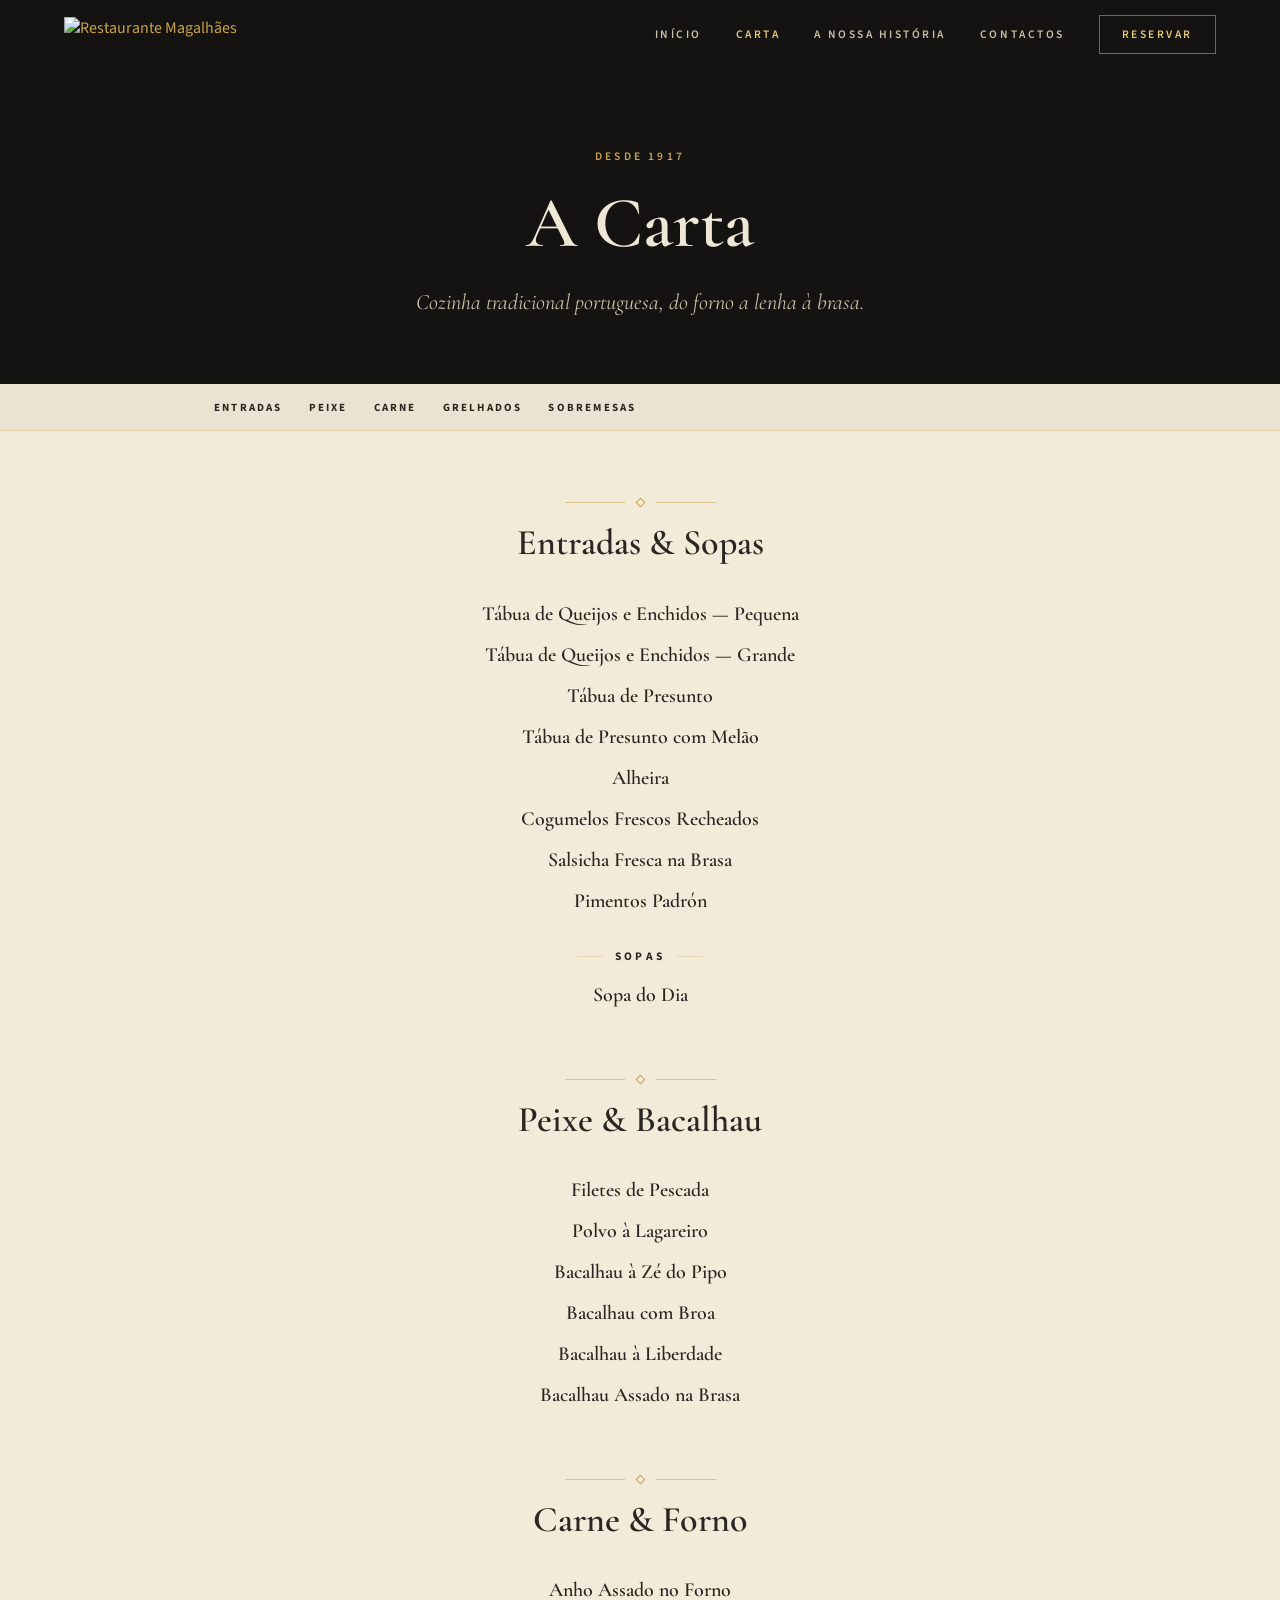
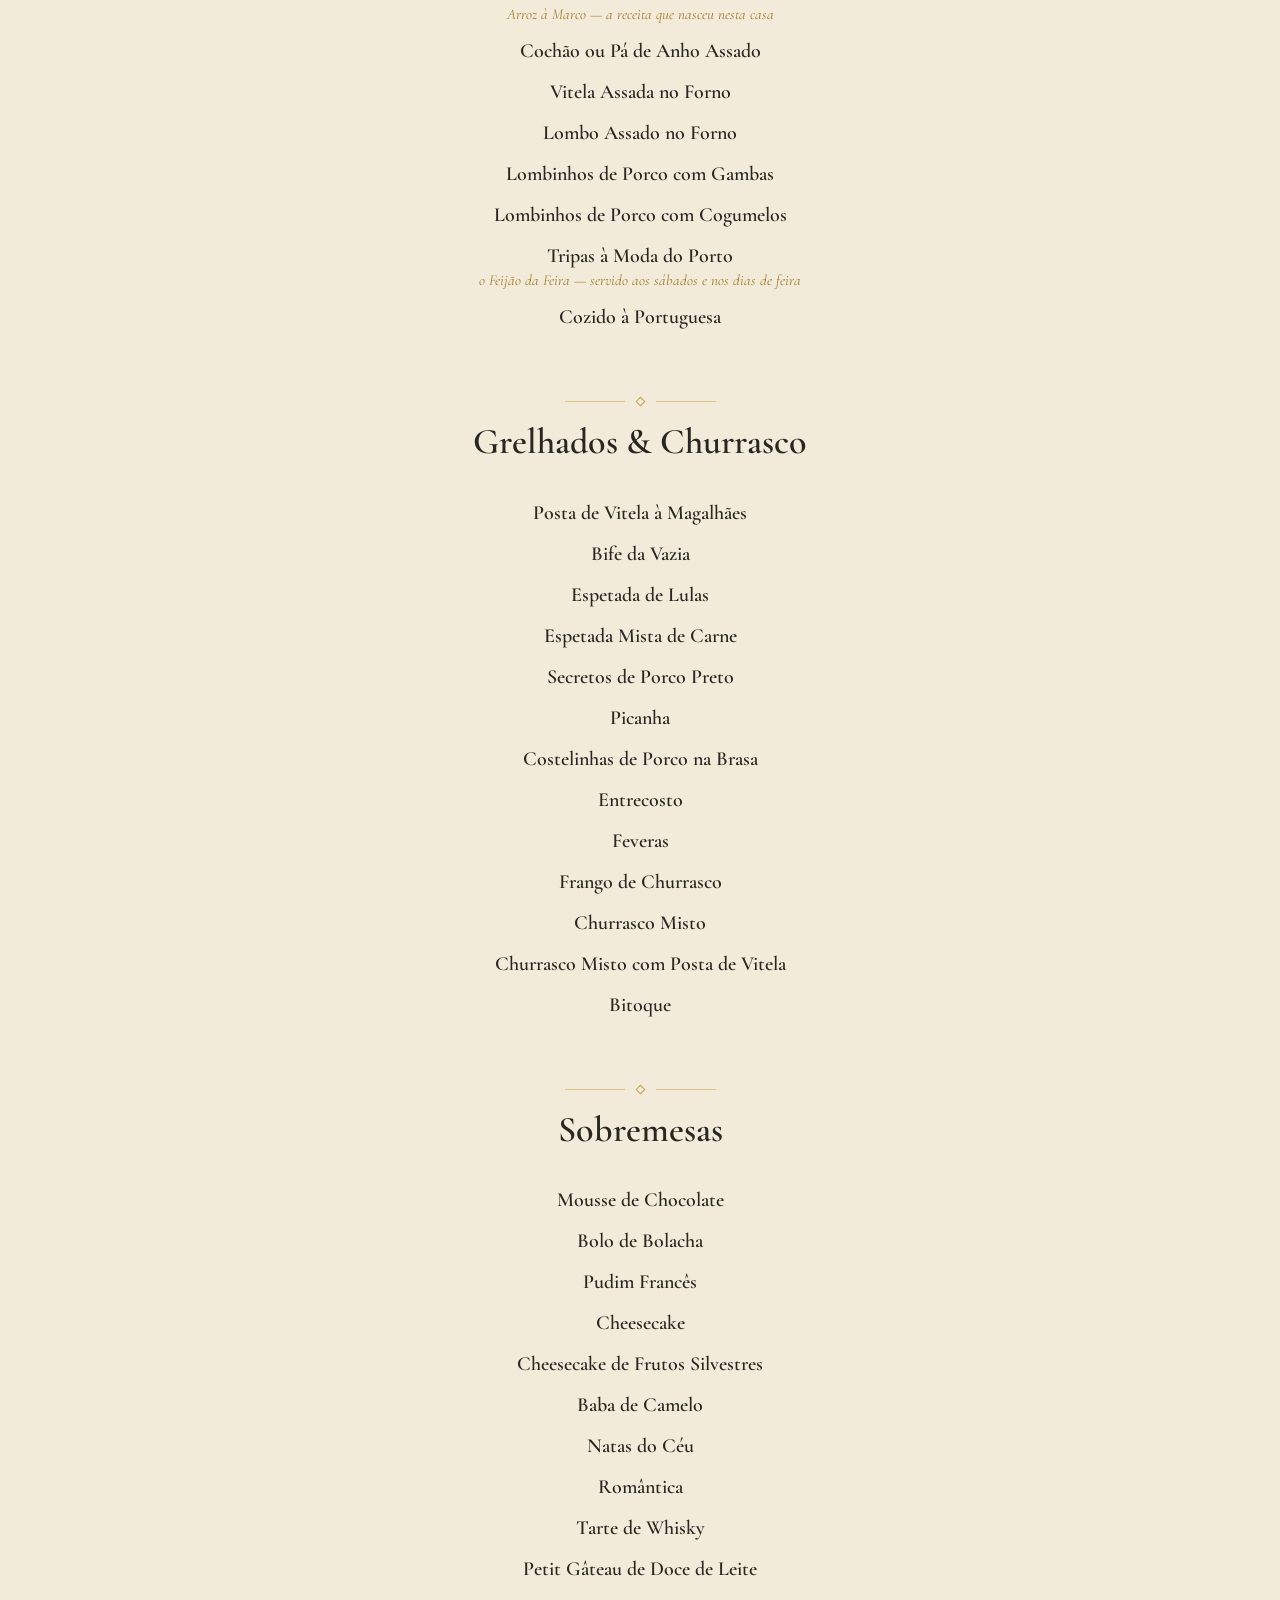
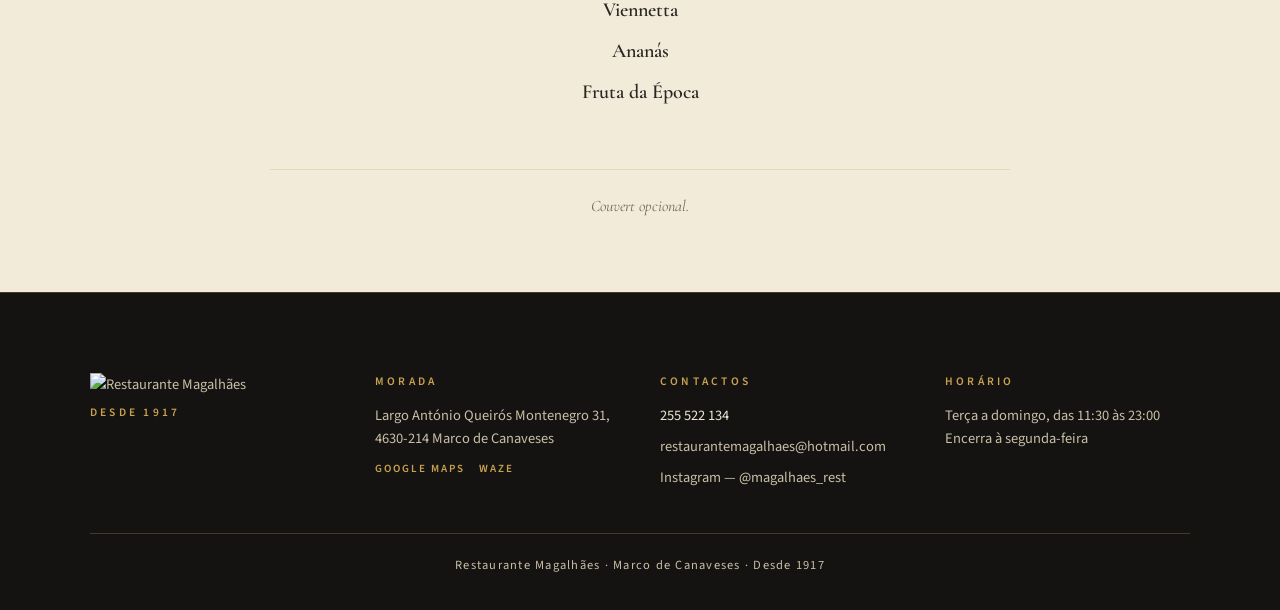
==== carta.html @ af401c30 "Add files via upload" ====
<!DOCTYPE html>
<html lang="pt-PT">
<head>
<meta charset="utf-8">
<meta name="viewport" content="width=device-width, initial-scale=1">
<title>Carta — Restaurante Magalhães · Marco de Canaveses</title>
<meta name="description" content="A carta do Restaurante Magalhães: Arroz à Marco, Feijão da Feira, bacalhau, grelhados na brasa e sobremesas caseiras. Cozinha tradicional portuguesa desde 1917.">
<link rel="canonical" href="https://restaurantemagalhaes.com/carta.html">
<meta property="og:type" content="website">
<meta property="og:title" content="Carta — Restaurante Magalhães · Marco de Canaveses">
<meta property="og:description" content="A carta do Restaurante Magalhães: Arroz à Marco, Feijão da Feira, bacalhau, grelhados na brasa e sobremesas caseiras. Cozinha tradicional portuguesa desde 1917.">
<meta property="og:url" content="https://restaurantemagalhaes.com/carta.html">
<meta property="og:image" content="https://restaurantemagalhaes.com/images/fachada.jpg">
<meta property="og:locale" content="pt_PT">
<link rel="icon" type="image/png" href="images/favicon.png">
<link rel="preconnect" href="https://fonts.googleapis.com">
<link rel="preconnect" href="https://fonts.gstatic.com" crossorigin>
<link href="https://fonts.googleapis.com/css2?family=Cormorant+Garamond:ital,wght@0,500;0,600;0,700;1,500;1,600&family=Source+Sans+3:wght@400;600;700&display=swap" rel="stylesheet">
<link rel="stylesheet" href="styles.css">
</head>
<body class="pagina-interior">
<header class="cabecalho" id="cabecalho">
  <div class="cabecalho-inner">
    <a href="index.html" class="marca" aria-label="Restaurante Magalhães — Início"><img src="images/logo.png" alt="Restaurante Magalhães"></a>
    <nav class="nav-desktop" aria-label="Navegação principal">
      <a href="index.html">Início</a>
      <a href="carta.html" class="ativo" aria-current="page">Carta</a>
      <a href="historia.html">A Nossa História</a>
      <a href="contactos.html">Contactos</a>
      <a href="tel:+351255522134" class="btn-reservar">Reservar</a>
    </nav>
    <button class="hamburger" id="btnMenu" aria-label="Abrir menu" aria-expanded="false" aria-controls="menuMovel"><span></span><span></span><span></span></button>
  </div>
</header>
<div class="menu-movel" id="menuMovel" role="dialog" aria-label="Menu" hidden>
  <button class="fechar" id="btnFechar">Fechar</button>
  <a href="index.html">Início</a>
  <a href="carta.html" class="ativo" aria-current="page">Carta</a>
  <a href="historia.html">A Nossa História</a>
  <a href="contactos.html">Contactos</a>
  <div class="menu-sep"></div>
  <a href="tel:+351255522134" class="menu-tel">Reservar — 255 522 134</a>
</div>
<main>
<section class="pagina-topo">
  <span class="eyebrow">Desde 1917</span>
  <h1>A Carta</h1>
  <p class="topo-frase">Cozinha tradicional portuguesa, do forno a lenha à brasa.</p>
</section>
<nav class="carta-nav" aria-label="Secções da carta">
  <div><a href="#entradas">Entradas</a><a href="#peixe">Peixe</a><a href="#carne">Carne</a><a href="#grelhados">Grelhados</a><a href="#sobremesas">Sobremesas</a></div>
</nav>
<div class="carta-corpo">
<section id="entradas" class="carta-seccao">
  <div class="carta-cabeca"><div class="ornamento" aria-hidden="true"><span></span><i></i><span></span></div><h2>Entradas & Sopas</h2></div>
  <div class="prato"><span class="prato-nome">Tábua de Queijos e Enchidos — Pequena</span></div><div class="prato"><span class="prato-nome">Tábua de Queijos e Enchidos — Grande</span></div><div class="prato"><span class="prato-nome">Tábua de Presunto</span></div><div class="prato"><span class="prato-nome">Tábua de Presunto com Melão</span></div><div class="prato"><span class="prato-nome">Alheira</span></div><div class="prato"><span class="prato-nome">Cogumelos Frescos Recheados</span></div><div class="prato"><span class="prato-nome">Salsicha Fresca na Brasa</span></div><div class="prato"><span class="prato-nome">Pimentos Padrón</span></div><h3 class="grupo-titulo"><span></span>Sopas<span></span></h3><div class="prato"><span class="prato-nome">Sopa do Dia</span></div>
</section><section id="peixe" class="carta-seccao">
  <div class="carta-cabeca"><div class="ornamento" aria-hidden="true"><span></span><i></i><span></span></div><h2>Peixe & Bacalhau</h2></div>
  <div class="prato"><span class="prato-nome">Filetes de Pescada</span></div><div class="prato"><span class="prato-nome">Polvo à Lagareiro</span></div><div class="prato"><span class="prato-nome">Bacalhau à Zé do Pipo</span></div><div class="prato"><span class="prato-nome">Bacalhau com Broa</span></div><div class="prato"><span class="prato-nome">Bacalhau à Liberdade</span></div><div class="prato"><span class="prato-nome">Bacalhau Assado na Brasa</span></div>
</section><section id="carne" class="carta-seccao">
  <div class="carta-cabeca"><div class="ornamento" aria-hidden="true"><span></span><i></i><span></span></div><h2>Carne & Forno</h2></div>
  <div class="prato"><span class="prato-nome">Anho Assado no Forno</span><span class="prato-sub">Arroz à Marco — a receita que nasceu nesta casa</span></div><div class="prato"><span class="prato-nome">Cochão ou Pá de Anho Assado</span></div><div class="prato"><span class="prato-nome">Vitela Assada no Forno</span></div><div class="prato"><span class="prato-nome">Lombo Assado no Forno</span></div><div class="prato"><span class="prato-nome">Lombinhos de Porco com Gambas</span></div><div class="prato"><span class="prato-nome">Lombinhos de Porco com Cogumelos</span></div><div class="prato"><span class="prato-nome">Tripas à Moda do Porto</span><span class="prato-sub">o Feijão da Feira — servido aos sábados e nos dias de feira</span></div><div class="prato"><span class="prato-nome">Cozido à Portuguesa</span></div>
</section><section id="grelhados" class="carta-seccao">
  <div class="carta-cabeca"><div class="ornamento" aria-hidden="true"><span></span><i></i><span></span></div><h2>Grelhados & Churrasco</h2></div>
  <div class="prato"><span class="prato-nome">Posta de Vitela à Magalhães</span></div><div class="prato"><span class="prato-nome">Bife da Vazia</span></div><div class="prato"><span class="prato-nome">Espetada de Lulas</span></div><div class="prato"><span class="prato-nome">Espetada Mista de Carne</span></div><div class="prato"><span class="prato-nome">Secretos de Porco Preto</span></div><div class="prato"><span class="prato-nome">Picanha</span></div><div class="prato"><span class="prato-nome">Costelinhas de Porco na Brasa</span></div><div class="prato"><span class="prato-nome">Entrecosto</span></div><div class="prato"><span class="prato-nome">Feveras</span></div><div class="prato"><span class="prato-nome">Frango de Churrasco</span></div><div class="prato"><span class="prato-nome">Churrasco Misto</span></div><div class="prato"><span class="prato-nome">Churrasco Misto com Posta de Vitela</span></div><div class="prato"><span class="prato-nome">Bitoque</span></div>
</section><section id="sobremesas" class="carta-seccao">
  <div class="carta-cabeca"><div class="ornamento" aria-hidden="true"><span></span><i></i><span></span></div><h2>Sobremesas</h2></div>
  <div class="prato"><span class="prato-nome">Mousse de Chocolate</span></div><div class="prato"><span class="prato-nome">Bolo de Bolacha</span></div><div class="prato"><span class="prato-nome">Pudim Francês</span></div><div class="prato"><span class="prato-nome">Cheesecake</span></div><div class="prato"><span class="prato-nome">Cheesecake de Frutos Silvestres</span></div><div class="prato"><span class="prato-nome">Baba de Camelo</span></div><div class="prato"><span class="prato-nome">Natas do Céu</span></div><div class="prato"><span class="prato-nome">Romântica</span></div><div class="prato"><span class="prato-nome">Tarte de Whisky</span></div><div class="prato"><span class="prato-nome">Petit Gâteau de Doce de Leite</span></div><div class="prato"><span class="prato-nome">Viennetta</span></div><div class="prato"><span class="prato-nome">Ananás</span></div><div class="prato"><span class="prato-nome">Fruta da Época</span></div>
</section>
<p class="carta-nota">Couvert opcional.</p>
</div>
</main>
<footer class="rodape">
  <div class="rodape-grid">
    <div class="rodape-marca">
      <img src="images/logo.png" alt="Restaurante Magalhães">
      <span class="eyebrow">Desde 1917</span>
    </div>
    <div>
      <span class="eyebrow">Morada</span>
      <a href="https://www.google.com/maps/search/?api=1&query=Restaurante%20Magalh%C3%A3es%2C%20Largo%20Ant%C3%B3nio%20Queir%C3%B3s%20Montenegro%2031%2C%204630-214%20Marco%20de%20Canaveses" target="_blank" rel="noopener">Largo António Queirós Montenegro 31, 4630-214 Marco de Canaveses</a>
      <div class="rodape-links"><a href="https://www.google.com/maps/search/?api=1&query=Restaurante%20Magalh%C3%A3es%2C%20Largo%20Ant%C3%B3nio%20Queir%C3%B3s%20Montenegro%2031%2C%204630-214%20Marco%20de%20Canaveses" target="_blank" rel="noopener">Google Maps</a><a href="https://waze.com/ul?q=Largo%20Ant%C3%B3nio%20Queir%C3%B3s%20Montenegro%2031%2C%20Marco%20de%20Canaveses&navigate=yes" target="_blank" rel="noopener">Waze</a></div>
    </div>
    <div>
      <span class="eyebrow">Contactos</span>
      <a href="tel:+351255522134" class="destaque">255 522 134</a>
      <a href="mailto:restaurantemagalhaes@hotmail.com">restaurantemagalhaes@hotmail.com</a>
      <a href="https://www.instagram.com/magalhaes_rest/" target="_blank" rel="noopener">Instagram — @magalhaes_rest</a>
    </div>
    <div>
      <span class="eyebrow">Horário</span>
      <span>Terça a domingo, das 11:30 às 23:00<br>Encerra à segunda-feira</span>
    </div>
  </div>
  <div class="rodape-base">Restaurante Magalhães · Marco de Canaveses · Desde 1917</div>
</footer>
<script src="script.js"></script>
</body>
</html>
---- styles.css ----
/* Restaurante Magalhães — Desde 1917 */
:root{
  --carvao:#1C1B19; --carvao-prof:#141312; --carvao-cartao:#26241F;
  --dourado:#C8A24E; --dourado-claro:#E6C879;
  --creme:#F3EBD9; --creme-sombra:#ECE0C6;
  --texto-claro:#EFE7D6; --texto-suave:#CABFA6; --texto-escuro:#2A2723;
  --linha:rgba(200,162,78,.28);
  --serif:'Cormorant Garamond',Georgia,serif;
  --sans:'Source Sans 3',Inter,system-ui,sans-serif;
}
*{box-sizing:border-box}
html{scroll-behavior:smooth}
body{margin:0;background:var(--carvao-prof);color:var(--texto-claro);font-family:var(--sans);-webkit-font-smoothing:antialiased}
img{max-width:100%}
a{color:var(--dourado);text-decoration:none}
a:hover{color:var(--dourado-claro)}
:focus-visible{outline:2px solid var(--dourado);outline-offset:3px}
::selection{background:rgba(200,162,78,.35)}
h1,h2,h3{font-family:var(--serif);font-weight:600;margin:0}
h2{font-size:clamp(32px,4.6vw,46px);line-height:1.15;color:var(--texto-escuro)}
h2.claro{color:var(--texto-claro)}
p{line-height:1.75}
.centrado{text-align:center}
.eyebrow{display:block;font-size:.72rem;letter-spacing:.28em;text-transform:uppercase;color:var(--dourado);font-weight:600}
.eyebrow-escuro{display:block;font-size:.72rem;letter-spacing:.28em;text-transform:uppercase;color:var(--texto-escuro);font-weight:700}
.eyebrow-linha{display:flex;align-items:center;justify-content:center;gap:14px}
.eyebrow-linha>span:first-child,.eyebrow-linha>span:last-child{width:34px;height:1px;background:var(--dourado)}
.coluna-estreita{max-width:640px;margin:0 auto;padding:0 24px}
.coluna-larga{max-width:1100px;margin:0 auto;padding:0 24px}

/* Botões */
.btn{display:inline-flex;align-items:center;min-height:44px;padding:15px 32px;font-size:12px;font-weight:700;letter-spacing:.2em;text-transform:uppercase;transition:background .3s,color .3s}
.btn-cheio{background:var(--dourado);color:var(--carvao-prof)}
.btn-cheio:hover{background:var(--dourado-claro);color:var(--carvao-prof)}
.btn-contorno{border:1px solid rgba(200,162,78,.6);color:var(--dourado-claro)}
.btn-contorno:hover{background:rgba(200,162,78,.12)}
.btn-escuro{border:1px solid var(--texto-escuro);color:var(--texto-escuro)}
.btn-escuro:hover{background:var(--texto-escuro);color:var(--creme)}

/* Cabeçalho */
.cabecalho{position:fixed;top:0;left:0;right:0;z-index:80;background:transparent;border-bottom:1px solid transparent;transition:background .45s,border-color .45s;backdrop-filter:blur(6px)}
.cabecalho.solido{background:rgba(20,19,18,.96);border-bottom:1px solid var(--linha)}
.cabecalho-inner{max-width:1200px;margin:0 auto;padding:0 24px;height:68px;display:flex;align-items:center;justify-content:space-between;gap:24px}
.marca img{height:34px;width:auto;display:block}
.nav-desktop{display:none;align-items:center;gap:34px}
.nav-desktop a{font-size:11.5px;font-weight:600;letter-spacing:.22em;text-transform:uppercase;color:var(--texto-suave)}
.nav-desktop a:hover,.nav-desktop a.ativo{color:var(--dourado-claro)}
.btn-reservar{border:1px solid rgba(200,162,78,.6);padding:10px 22px;color:var(--dourado-claro)!important}
.btn-reservar:hover{background:var(--dourado);color:var(--carvao-prof)!important}
.hamburger{background:none;border:none;cursor:pointer;display:flex;flex-direction:column;gap:6px;padding:12px 4px}
.hamburger span{display:block;width:24px;height:1.5px;background:var(--dourado)}
.hamburger span:last-child{width:16px}
.menu-movel{position:fixed;inset:0;z-index:90;background:rgba(20,19,18,.98);display:flex;flex-direction:column;align-items:center;justify-content:center;gap:30px}
.menu-movel[hidden]{display:none}
.menu-movel a{font-family:var(--serif);font-size:34px;font-weight:500;color:var(--texto-claro)}
.menu-movel a.ativo{color:var(--dourado-claro)}
.menu-movel .fechar{position:absolute;top:18px;right:20px;background:none;border:1px solid rgba(200,162,78,.4);color:var(--dourado-claro);font-size:13px;letter-spacing:.2em;text-transform:uppercase;padding:10px 18px;cursor:pointer}
.menu-sep{width:40px;height:1px;background:rgba(200,162,78,.4)}
.menu-movel .menu-tel{font-family:var(--sans);font-size:12px;font-weight:600;letter-spacing:.26em;text-transform:uppercase;color:var(--dourado-claro)}

/* Hero */
.hero{min-height:100vh;display:grid;place-items:center;position:relative;overflow:hidden;padding:100px 24px 80px;background:var(--carvao-prof)}
.hero-fundo{position:absolute;inset:0;width:100%;height:100%;object-fit:cover;object-position:center 62%;opacity:.42}
.hero-veu{position:absolute;inset:0;background:linear-gradient(to bottom,rgba(20,19,18,.94),rgba(20,19,18,.58) 42%,rgba(20,19,18,.93))}
.hero-conteudo{position:relative;z-index:1;text-align:center;animation:heroIn 1.3s cubic-bezier(.2,.6,.2,1) both}
.hero-conteudo h1 img{width:min(560px,82vw);height:auto;display:block;margin:0 auto}
.hero-desde{display:flex;align-items:center;justify-content:center;gap:16px;margin:26px 0}
.hero-desde span{font-size:.78rem;letter-spacing:.34em;text-transform:uppercase;color:var(--texto-claro)}
.hero-desde .linha{width:54px;height:1px;background:var(--linha)}
.hero-frase{font-family:var(--serif);font-style:italic;font-size:clamp(19px,2.4vw,24px);color:var(--texto-suave);max-width:520px;margin:0 auto;line-height:1.5}
.hero-botoes{display:flex;justify-content:center;gap:16px;margin-top:42px;flex-wrap:wrap}
.hero-seta{position:absolute;bottom:34px;left:50%;margin-left:-7px;width:14px;height:14px;border-right:1px solid var(--dourado);border-bottom:1px solid var(--dourado);transform:rotate(45deg);animation:drift 2.6s ease-in-out infinite;opacity:.7}
@keyframes heroIn{from{opacity:0;transform:translateY(26px)}to{opacity:1;transform:none}}
@keyframes drift{0%,100%{transform:rotate(45deg) translate(0,0)}50%{transform:rotate(45deg) translate(5px,5px)}}

/* Secções */
.seccao-creme{background:var(--creme);color:var(--texto-escuro);padding:clamp(72px,10vw,130px) 0}
.seccao-creme h2{margin:22px 0 26px}
.seccao-creme p{font-size:17px;margin:0 0 18px;text-wrap:pretty}
.seccao-creme .btn{margin-top:18px}
.nota-reconhecimento{display:flex;align-items:center;justify-content:center;gap:14px;margin:10px 0 18px}
.nota-reconhecimento>span{flex:none;width:26px;height:1px;background:var(--dourado)}
.nota-reconhecimento small{font-size:13px;line-height:1.7;max-width:460px}
.seccao-escura{background:var(--carvao);padding:clamp(72px,10vw,130px) 0}
.seccao-escura h2{margin:18px 0 0}
.seccao-escura .centrado{margin-bottom:clamp(48px,7vw,80px)}

/* Cartões especialidade */
.cartao{display:grid;grid-template-columns:1fr;background:var(--carvao-cartao);border:1px solid var(--linha);margin-bottom:clamp(36px,5vw,56px)}
.cartao:last-child{margin-bottom:0}
.cartao-foto{aspect-ratio:4/5;position:relative;overflow:hidden;background:var(--carvao-prof)}
.cartao-foto img{position:absolute;inset:0;width:100%;height:100%;object-fit:cover}
.cartao-foto i{position:absolute;inset:12px;border:1px solid rgba(230,200,121,.5);pointer-events:none}
.cartao-texto{display:flex;flex-direction:column;justify-content:center;padding:clamp(32px,5vw,64px)}
.cartao-texto h3{font-size:clamp(30px,3.6vw,40px);color:var(--texto-claro);margin:14px 0 4px}
.prato-tecnico{font-family:var(--serif);font-style:italic;font-size:19px;color:var(--texto-suave);margin:0 0 18px}
.cartao-texto p{font-size:16px;color:var(--texto-suave);margin:0 0 22px;text-wrap:pretty}
.nota-servico{display:flex;align-items:center;gap:12px;font-size:13px;letter-spacing:.06em;color:var(--dourado-claro)}
.nota-servico span{width:26px;height:1px;background:var(--dourado)}

/* Banda citação */
.banda-citacao{background:var(--carvao-prof);border-top:1px solid var(--linha);border-bottom:1px solid var(--linha);padding:clamp(80px,11vw,140px) 24px}
.banda-citacao p{font-family:var(--serif);font-style:italic;font-weight:500;font-size:clamp(26px,4vw,40px);color:var(--texto-claro);text-align:center;max-width:760px;margin:0 auto;line-height:1.4;text-wrap:pretty}

/* Galeria */
.galeria{display:grid;grid-template-columns:repeat(2,1fr);gap:14px;margin-top:clamp(40px,6vw,64px)}
.galeria figure{margin:0;aspect-ratio:1/1;overflow:hidden;background:var(--carvao-cartao)}
.galeria img{width:100%;height:100%;object-fit:cover;transition:transform 1.8s cubic-bezier(.2,.6,.2,1)}
.galeria figure:hover img{transform:scale(1.06)}

/* Banda reserva */
.banda-reserva{background:var(--carvao);padding:clamp(80px,11vw,140px) 24px;text-align:center}
.banda-reserva h2{margin:18px 0 10px}
.banda-reserva .suave{font-size:15px;color:var(--texto-suave);margin:0 0 28px}
.tel-grande{font-family:var(--serif);font-weight:600;font-size:clamp(28px,4.4vw,44px);color:var(--dourado-claro);border-bottom:1px solid var(--linha);padding-bottom:6px}
.tel-grande:hover{color:var(--dourado)}

/* Rodapé */
.rodape{background:var(--carvao-prof);border-top:1px solid var(--linha);padding:clamp(56px,8vw,80px) 24px 36px}
.rodape-grid{max-width:1100px;margin:0 auto;display:grid;grid-template-columns:repeat(auto-fit,minmax(220px,1fr));gap:40px}
.rodape-grid>div{display:flex;flex-direction:column;gap:8px;font-size:14.5px;line-height:1.6;color:var(--texto-suave)}
.rodape-grid .eyebrow{margin-bottom:4px}
.rodape-grid a{color:var(--texto-suave)}
.rodape-grid a:hover{color:var(--dourado-claro)}
.rodape-grid a.destaque{color:var(--texto-claro)}
.rodape-marca img{width:170px;height:auto}
.rodape-links{display:flex;gap:14px;margin-top:2px}
.rodape-links a{font-size:11px;font-weight:600;letter-spacing:.18em;text-transform:uppercase;color:var(--dourado)}
.rodape-base{max-width:1100px;margin:44px auto 0;padding-top:22px;border-top:1px solid var(--linha);font-size:12.5px;letter-spacing:.1em;color:var(--texto-suave);text-align:center}

/* Páginas interiores */
.pagina-topo{background:var(--carvao-prof);padding:148px 24px 64px;text-align:center}
.pagina-topo h1{font-size:clamp(44px,7vw,72px);color:var(--texto-claro);margin:14px 0 0}
.topo-frase{font-family:var(--serif);font-style:italic;font-size:clamp(18px,2.2vw,22px);color:var(--texto-suave);max-width:480px;margin:18px auto 0;line-height:1.6}

/* Carta */
.carta-nav{position:sticky;top:68px;z-index:60;background:rgba(243,235,217,.97);border-bottom:1px solid var(--linha);overflow-x:auto}
.carta-nav div{display:flex;gap:26px;padding:0 24px;max-width:900px;margin:0 auto;white-space:nowrap}
.carta-nav a{display:inline-flex;align-items:center;min-height:46px;font-size:11px;font-weight:700;letter-spacing:.2em;text-transform:uppercase;color:var(--texto-escuro)}
.carta-nav a:hover{color:var(--dourado)}
.carta-corpo{background:var(--creme);color:var(--texto-escuro);padding:8px 0 72px}
.carta-seccao{max-width:740px;margin:0 auto;padding:60px 24px 0;scroll-margin-top:130px}
.carta-cabeca{text-align:center;margin-bottom:30px}
.carta-cabeca h2{font-size:clamp(28px,4vw,36px)}
.ornamento{display:flex;align-items:center;justify-content:center;gap:12px;margin-bottom:16px}
.ornamento span{width:60px;height:1px;background:rgba(200,162,78,.55)}
.ornamento i{width:7px;height:7px;border:1px solid var(--dourado);transform:rotate(45deg)}
.grupo-titulo{font-family:var(--sans);font-size:.72rem;letter-spacing:.28em;text-transform:uppercase;color:var(--texto-escuro);font-weight:700;margin:26px 0 10px;display:flex;align-items:center;justify-content:center;gap:12px}
.grupo-titulo span{width:26px;height:1px;background:var(--linha)}
.prato{padding:8px 0;text-align:center}
.prato-nome{font-family:var(--serif);font-weight:600;font-size:20px;line-height:1.25;display:block}
.prato-sub{display:block;font-family:var(--serif);font-style:italic;font-size:15px;color:#a07c2f;margin-top:2px}
.carta-nota{max-width:740px;margin:56px auto 0;padding:22px 24px 0;border-top:1px solid var(--linha);text-align:center;font-family:var(--serif);font-style:italic;font-size:16px;color:rgba(42,39,35,.65)}

/* História */
.historia-topo{padding-bottom:80px}
.ano{font-family:var(--serif);font-weight:500;font-size:clamp(110px,20vw,220px);line-height:1;color:var(--dourado-claro);margin:18px 0 8px;letter-spacing:.02em}
.historia-corpo{background:var(--creme);color:var(--texto-escuro);padding:clamp(64px,9vw,110px) 0}
.historia-corpo p{font-size:17.5px;line-height:1.85;margin:0 0 26px;text-wrap:pretty}
.capitular{float:left;font-family:var(--serif);font-weight:600;font-size:74px;line-height:.78;color:var(--dourado);padding:8px 12px 0 0}
.historia-foto{max-width:900px;margin:clamp(36px,5vw,56px) auto;padding:0 24px}
.historia-foto div{aspect-ratio:16/9;position:relative;overflow:hidden;background:var(--carvao-cartao)}
.historia-foto img{position:absolute;inset:0;width:100%;height:100%;object-fit:cover}
.historia-foto i{position:absolute;inset:12px;border:1px solid rgba(230,200,121,.5);pointer-events:none}
.historia-foto figcaption{font-size:12.5px;letter-spacing:.06em;color:rgba(42,39,35,.55);margin-top:10px;text-align:center}
.historia-corpo .destaque{max-width:680px;margin:clamp(48px,7vw,72px) auto;padding:0 24px;text-align:center}
.historia-corpo .destaque p{font-family:var(--serif);font-style:italic;font-weight:500;font-size:clamp(24px,3.6vw,32px);line-height:1.4;margin:0}
.despedida{font-family:var(--serif);font-style:italic;font-size:21px}

/* Contactos */
.contactos-corpo{background:var(--creme);color:var(--texto-escuro);padding:clamp(56px,8vw,90px) 24px}
.contactos-corpo a{color:var(--texto-escuro)}
.contactos-corpo a:hover{color:#a07c2f}
.contactos-grid{max-width:1100px;margin:0 auto;display:grid;grid-template-columns:1fr;gap:clamp(36px,5vw,64px);align-items:start}
.contactos-info{display:flex;flex-direction:column;gap:34px}
.contactos-info>div{display:flex;flex-direction:column;gap:8px}
.contactos-info .morada{font-family:var(--serif);font-size:22px;font-weight:600;line-height:1.4}
.mini-links{display:flex;gap:16px;margin-top:4px;flex-wrap:wrap}
.mini-links a{font-size:11px;font-weight:700;letter-spacing:.18em;text-transform:uppercase;color:#a07c2f}
.contactos-info .tel{font-family:var(--serif);font-size:32px;font-weight:600}
.contactos-info p{font-size:14.5px;line-height:1.7;color:rgba(42,39,35,.7);margin:0;max-width:420px}
.horario{display:grid;grid-template-columns:auto 1fr;gap:8px 24px;max-width:380px;font-size:15px}
.horario span{color:rgba(42,39,35,.7)}
.horario b{text-align:right}
.pequeno{font-size:13.5px;line-height:1.7;color:rgba(42,39,35,.6)}
.estacionamento{border-top:1px solid rgba(200,162,78,.4);padding-top:18px}
.mapa-moldura{border:1px solid rgba(200,162,78,.5);padding:10px;background:var(--creme-sombra)}
.mapa-moldura iframe{display:block;width:100%;aspect-ratio:1/1.1;border:0}
.contactos-mapa .pequeno{margin-top:10px;text-align:center}

/* Reveal */
.reveal{opacity:1;transform:none;transition:opacity .9s ease,transform .9s ease}
.js .reveal{opacity:0;transform:translateY(18px)}
.js .reveal.visivel{opacity:1;transform:none}
@media (prefers-reduced-motion:reduce){
  html{scroll-behavior:auto}
  .hero-conteudo,.hero-seta{animation:none}
  .js .reveal{opacity:1;transform:none;transition:none}
  .galeria img{transition:none}
}

/* Desktop */
@media (min-width:820px){
  .nav-desktop{display:flex}
  .hamburger{display:none}
  .cartao{grid-template-columns:1fr 1.05fr}
  .cartao.invertido{grid-template-columns:1.05fr 1fr}
  .galeria{grid-template-columns:repeat(3,1fr)}
  .contactos-grid{grid-template-columns:1fr 1fr}
  .mapa-moldura iframe{aspect-ratio:4/4.4}
}
@media (max-width:819px){
  .cartao.invertido{display:flex;flex-direction:column}
  .cartao.invertido .cartao-foto{order:-1}
}
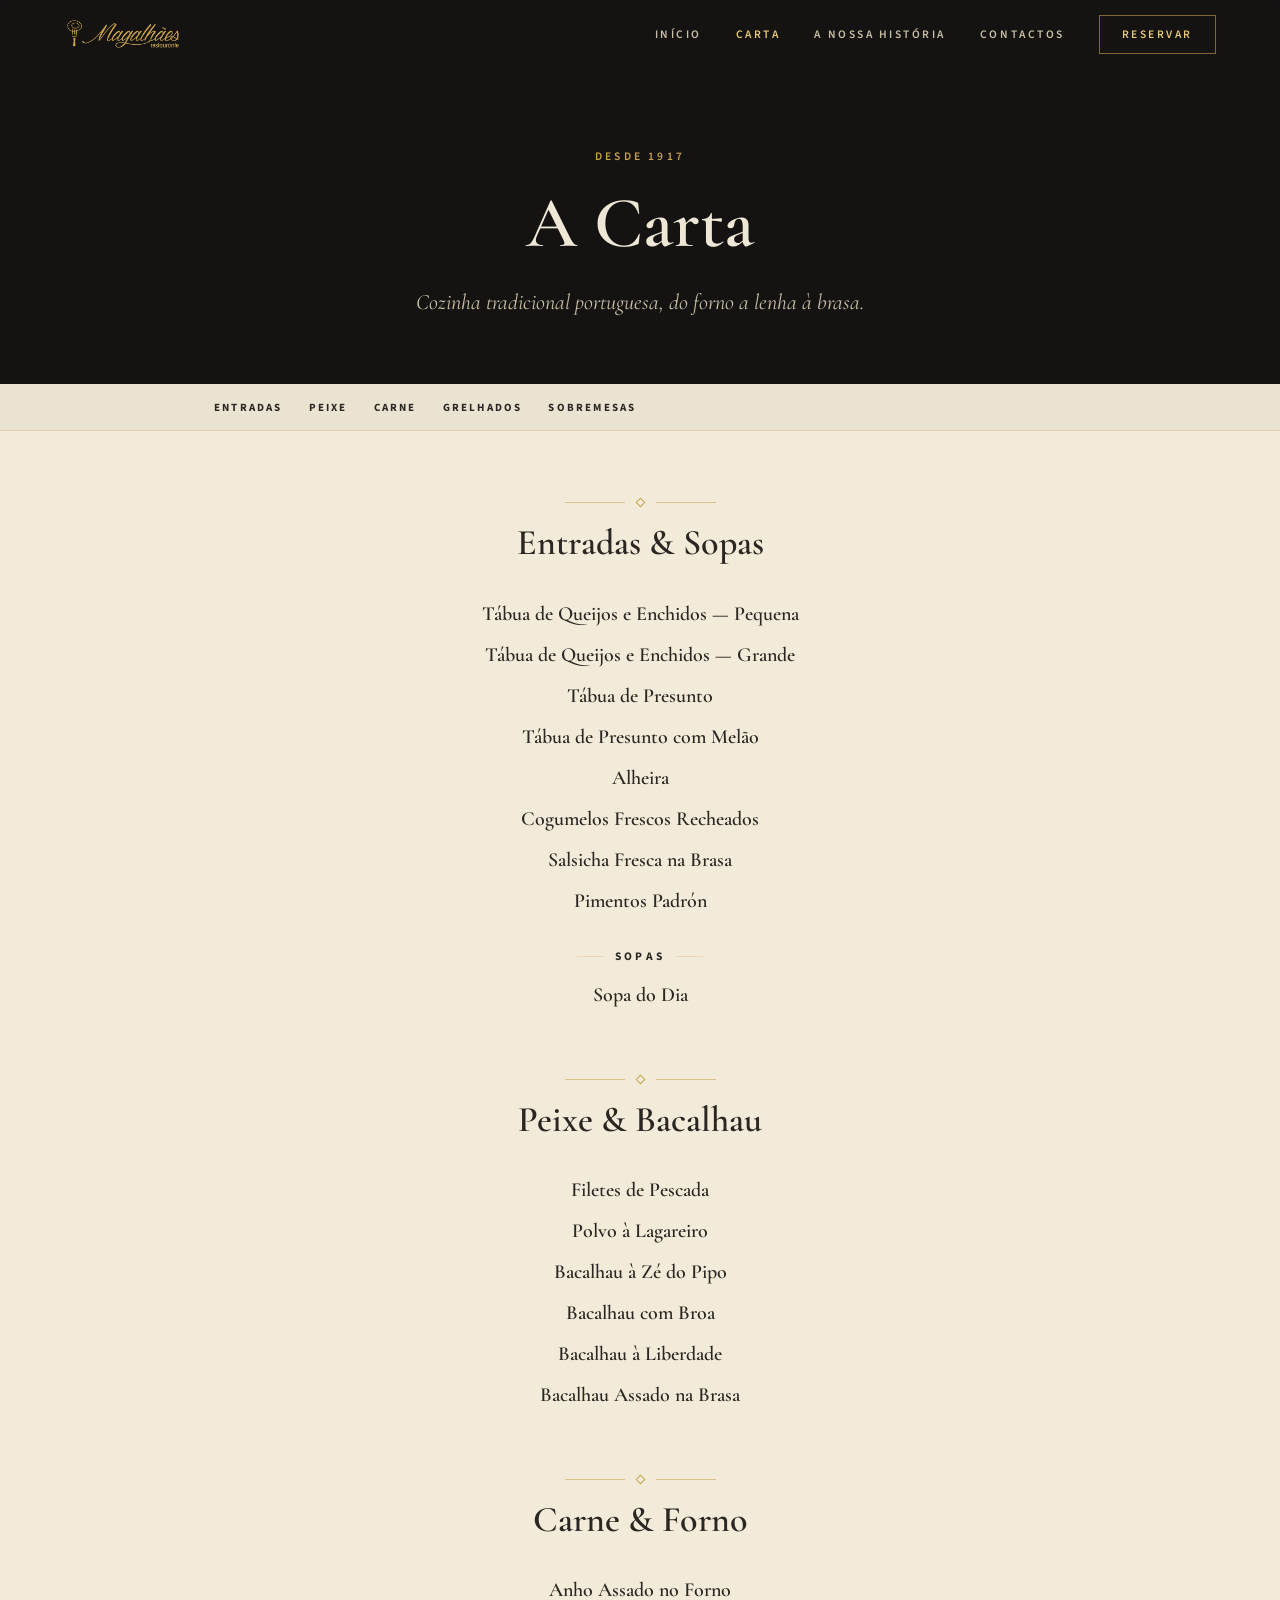
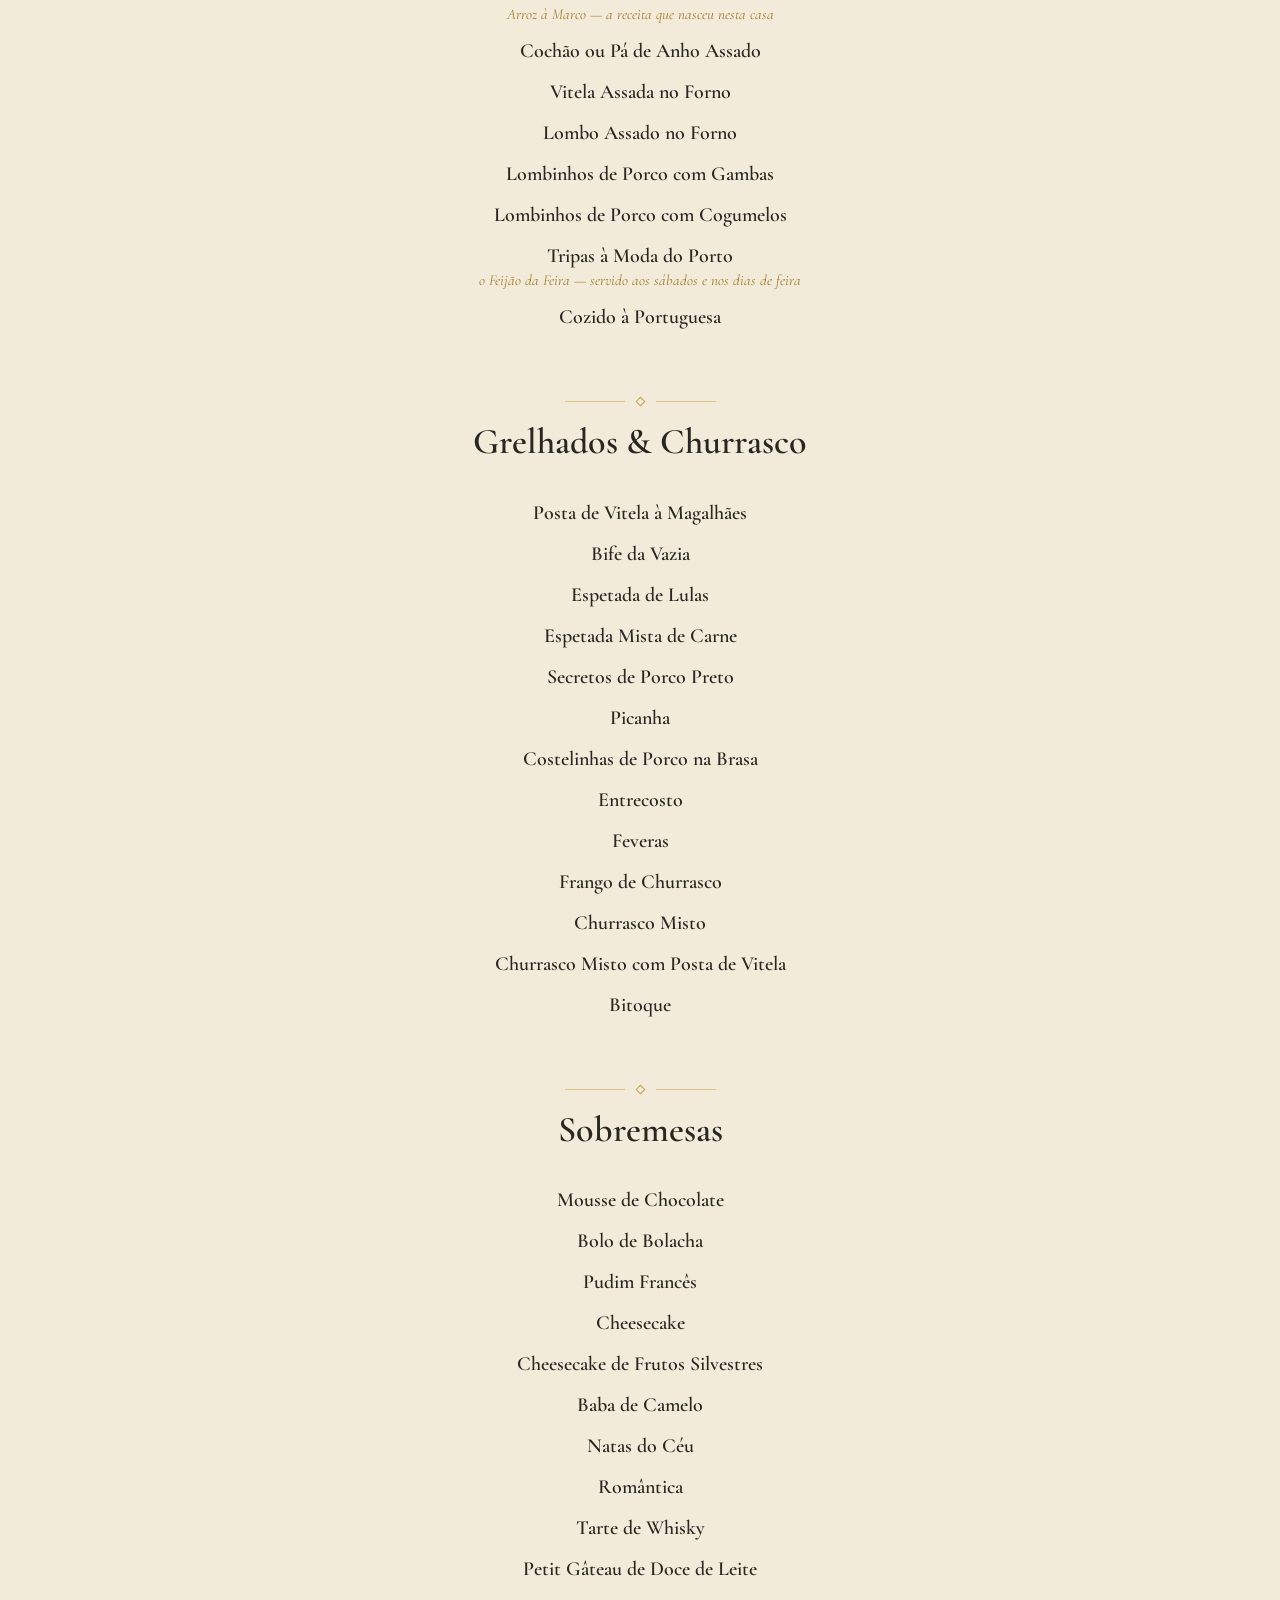
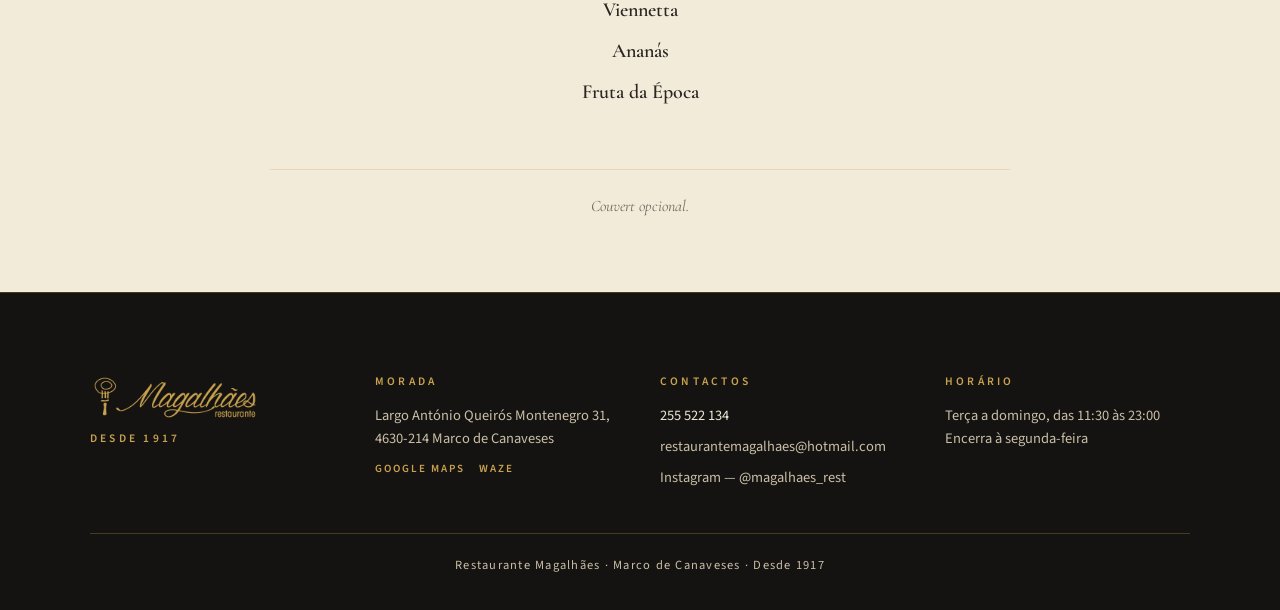
==== commit 6581d6d5: "Add files via upload" ====
--- a/carta.html
+++ b/carta.html
@@ -10,9 +10,9 @@
 <meta property="og:title" content="Carta — Restaurante Magalhães · Marco de Canaveses">
 <meta property="og:description" content="A carta do Restaurante Magalhães: Arroz à Marco, Feijão da Feira, bacalhau, grelhados na brasa e sobremesas caseiras. Cozinha tradicional portuguesa desde 1917.">
 <meta property="og:url" content="https://restaurantemagalhaes.com/carta.html">
-<meta property="og:image" content="https://restaurantemagalhaes.com/images/fachada.jpg">
+<meta property="og:image" content="https://restaurantemagalhaes.com/fachada.jpg">
 <meta property="og:locale" content="pt_PT">
-<link rel="icon" type="image/png" href="images/favicon.png">
+<link rel="icon" type="image/png" href="favicon.png">
 <link rel="preconnect" href="https://fonts.googleapis.com">
 <link rel="preconnect" href="https://fonts.gstatic.com" crossorigin>
 <link href="https://fonts.googleapis.com/css2?family=Cormorant+Garamond:ital,wght@0,500;0,600;0,700;1,500;1,600&family=Source+Sans+3:wght@400;600;700&display=swap" rel="stylesheet">
@@ -21,7 +21,7 @@
 <body class="pagina-interior">
 <header class="cabecalho" id="cabecalho">
   <div class="cabecalho-inner">
-    <a href="index.html" class="marca" aria-label="Restaurante Magalhães — Início"><img src="images/logo.png" alt="Restaurante Magalhães"></a>
+    <a href="index.html" class="marca" aria-label="Restaurante Magalhães — Início"><img src="logo.png" alt="Restaurante Magalhães"></a>
     <nav class="nav-desktop" aria-label="Navegação principal">
       <a href="index.html">Início</a>
       <a href="carta.html" class="ativo" aria-current="page">Carta</a>
@@ -73,7 +73,7 @@
 <footer class="rodape">
   <div class="rodape-grid">
     <div class="rodape-marca">
-      <img src="images/logo.png" alt="Restaurante Magalhães">
+      <img src="logo.png" alt="Restaurante Magalhães">
       <span class="eyebrow">Desde 1917</span>
     </div>
     <div>
